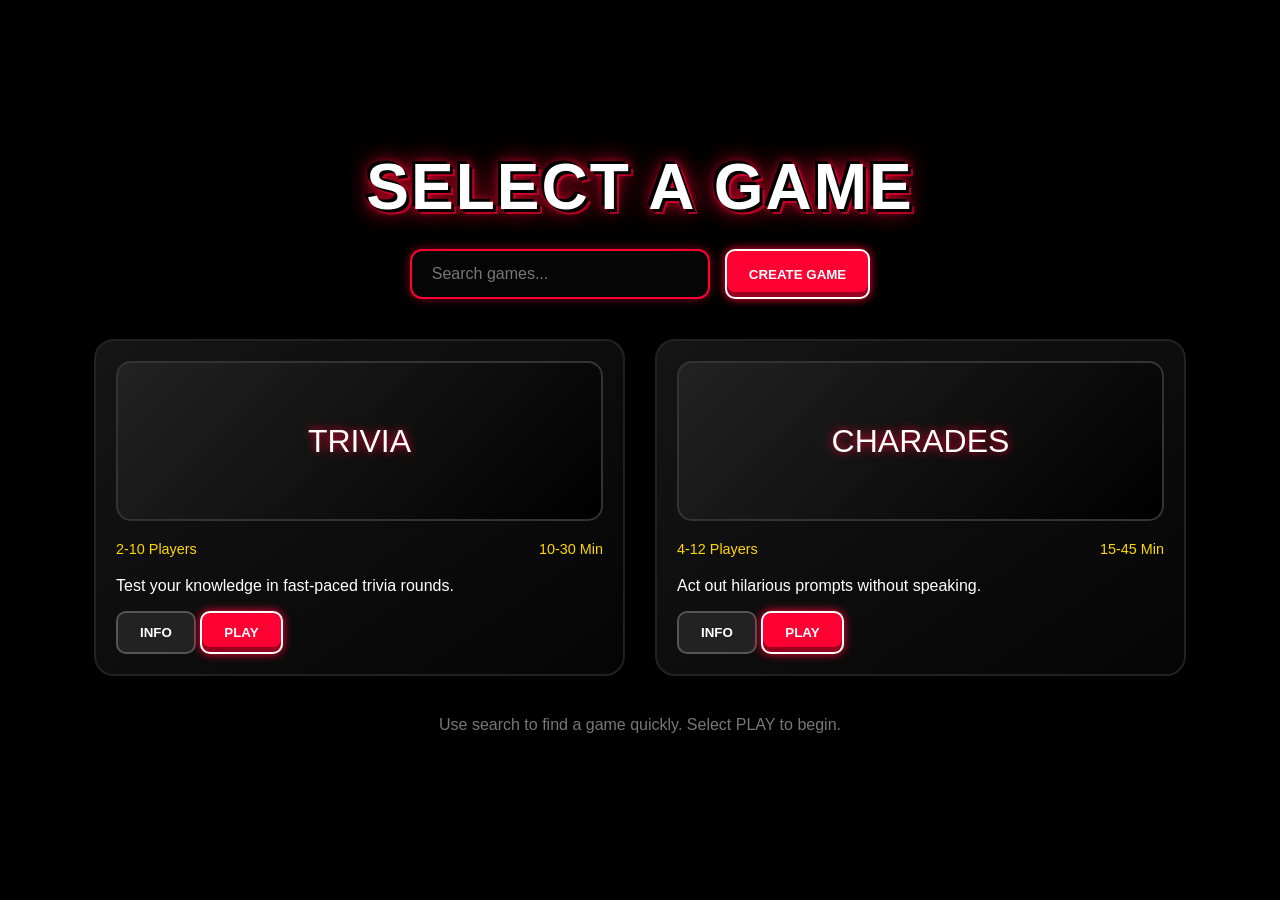
==== HTML/Game_Selection.html @ c5f8a43e "Added Game_Selection html and css. Linked index page to Selection page" ====
<!DOCTYPE html>
<html lang="en">

<head>
    <meta charset="UTF-8">
    <meta name="viewport" content="width=device-width, initial-scale=1.0">

    <title>Select Game | Party Game</title>

    <link rel="stylesheet" href="../CSS/Game_Selection_Style.css">
</head>

<body>

    <div class="container">

        <header class="game-header">

            <h1>
                SELECT A GAME
            </h1>

            <div class="controls">

                <input 
                    id="filter"
                    class="search"
                    type="text"
                    placeholder="Search games..."
                    autocomplete="off"
                >

                <button id="newGame" class="btn"> CREATE GAME </button>

            </div>

        </header>

        <main>

                <!-- TRIVIA -->
            <section class="grid" id="gameGrid" aria-label="Available games">

                <article class="card" data-title="Trivia">

                    <div class="thumb">
                        <span>TRIVIA</span>
                    </div>

                    <div class="meta">

                        <span>
                            2-10 Players
                        </span>

                        <span>
                            10-30 Min
                        </span>

                    </div>

                    <p class="description">
                        Test your knowledge in fast-paced trivia rounds.
                    </p>

                    <div class="card-actions">

                        <button class="secondary" data-action="view">
                            INFO
                        </button>


                        <button class="btn" data-action="play">
                            PLAY
                        </button>

                    </div>

                </article>

                <!-- Charades -->
                <article class="card" data-title="Charades">

                    <div class="thumb">
                        <span>CHARADES</span>
                    </div>

                    <div class="meta">

                        <span>
                            4-12 Players
                        </span>


                        <span>
                            15-45 Min
                        </span>

                    </div>

                    <p class="description">
                        Act out hilarious prompts without speaking.
                    </p>

                    <div class="card-actions">

                        <button class="secondary" data-action="view">
                            INFO
                        </button>

                        <button class="btn" data-action="play">
                            PLAY
                        </button>

                    </div>

                </article>

            </section>

        </main>

        <footer>

            <p>
                Use search to find a game quickly.
                Select PLAY to begin.
            </p>

        </footer>


    </div>

<script src="JS/Game_Selection.js"></script>

</body>

</html>
---- CSS/Game_Selection_Style.css ----
/* ==========================
   GLOBAL
========================== */

:root {
    --red: #ff0033;
    --dark-red: #990020;
    --gold: #ffd700;
    --white: #ffffff;
    --muted: #aaaaaa;
    --card-bg: #111111;
}

* {
    box-sizing: border-box;
}

body {
    background: #000000;
    color: white;
    min-height: 100vh;
    margin: 0;

    font-family: 'Arial Black', Impact, sans-serif;

    display: flex;
    justify-content: center;
    align-items: center;

    overflow-x: hidden;
}


/* ==========================
   MAIN CONTAINER
========================== */

.container {
    width: 90%;
    max-width: 1200px;
    padding: 30px;
}


/* ==========================
   HEADER
========================== */

header {
    text-align: center;
    margin-bottom: 40px;
}


header h1 {
    font-size: clamp(2rem, 6vw, 4rem);
    margin: 0 0 25px;

    letter-spacing: 2px;

    color: white;

    text-shadow:
        3px 3px 0 #000,
        -3px -3px 0 #000,
        0 0 10px var(--red),
        0 0 25px var(--red),
        5px 5px 0 var(--dark-red);
}


/* ==========================
   SEARCH + BUTTONS
========================== */

.controls {
    display: flex;
    justify-content: center;
    gap: 15px;
    flex-wrap: wrap;
}


.search {
    width: 300px;

    padding: 14px 20px;

    background: #050505;
    color: white;

    border: 2px solid var(--red);
    border-radius: 12px;

    font-size: 1rem;

    outline: none;

    box-shadow:
        0 0 10px rgba(255,0,51,0.5);
}


.search::placeholder {
    color: #777;
}


.search:focus {
    box-shadow:
        0 0 15px var(--red),
        0 0 30px rgba(255,0,51,0.5);
}



.btn,
.secondary {

    padding: 12px 22px;

    border-radius: 10px;

    cursor: pointer;

    font-family: inherit;
    font-weight: bold;

    transition: 0.25s ease;
}


/* Main red buttons */

.btn {

    background: var(--red);

    color:white;

    border:2px solid white;

    box-shadow:
        0 0 10px var(--red),
        inset 0 -5px 0 var(--dark-red);
}


.btn:hover {

    transform: scale(1.08);

    box-shadow:
        0 0 20px var(--red),
        0 0 40px var(--red);
}


/* Secondary buttons */

.secondary {

    background:#222;

    color:white;

    border:2px solid #555;
}


.secondary:hover {

    background:#333;

    border-color:white;

    transform:scale(1.05);
}



/* ==========================
   GAME GRID
========================== */

.grid {

    display:grid;

    grid-template-columns:
        repeat(auto-fit,minmax(280px,1fr));

    gap:30px;
}



/* ==========================
   GAME CARD
========================== */

.card {

    background:
        linear-gradient(
            145deg,
            #151515,
            #050505
        );

    border-radius:20px;

    padding:20px;

    border:2px solid #222;

    transition:0.3s ease;

    box-shadow:
        0 10px 30px rgba(0,0,0,0.8);

}


.card:hover {

    transform:
        translateY(-10px)
        scale(1.03);

    border-color:var(--red);

    box-shadow:

        0 0 20px rgba(255,0,51,0.8),
        0 20px 40px black;
}



/* Game image placeholder */

.thumb {

    height:160px;

    display:flex;

    align-items:center;
    justify-content:center;


    background:

        linear-gradient(
            135deg,
            #222,
            #000
        );


    border-radius:15px;

    margin-bottom:20px;


    font-size:2rem;

    color:white;

    text-shadow:

        0 0 10px var(--red);


    border:2px solid #333;
}



/* Player/time information */

.meta {

    display:flex;

    justify-content:space-between;

    color:var(--gold);

    font-size:0.9rem;

    margin-bottom:20px;
}



/* Description */

.card div[style*="color:var(--muted)"] {

    color:var(--muted) !important;

    font-family:Arial,sans-serif;

}



/* Buttons inside cards */

.actions {

    display:flex;

    gap:10px;

    margin-left:15px;
}



/* ==========================
   FOOTER
========================== */

footer {

    text-align:center;

    margin-top:40px;

    color:#777;

    font-family:Arial,sans-serif;

}


/* ==========================
   MOBILE
========================== */

@media(max-width:600px){

    .container{
        width:95%;
        padding:15px;
    }


    .controls{
        flex-direction:column;
        align-items:center;
    }


    .search{
        width:100%;
    }


    .card{
        padding:15px;
    }


    .actions{
        flex-direction:column;
    }

}
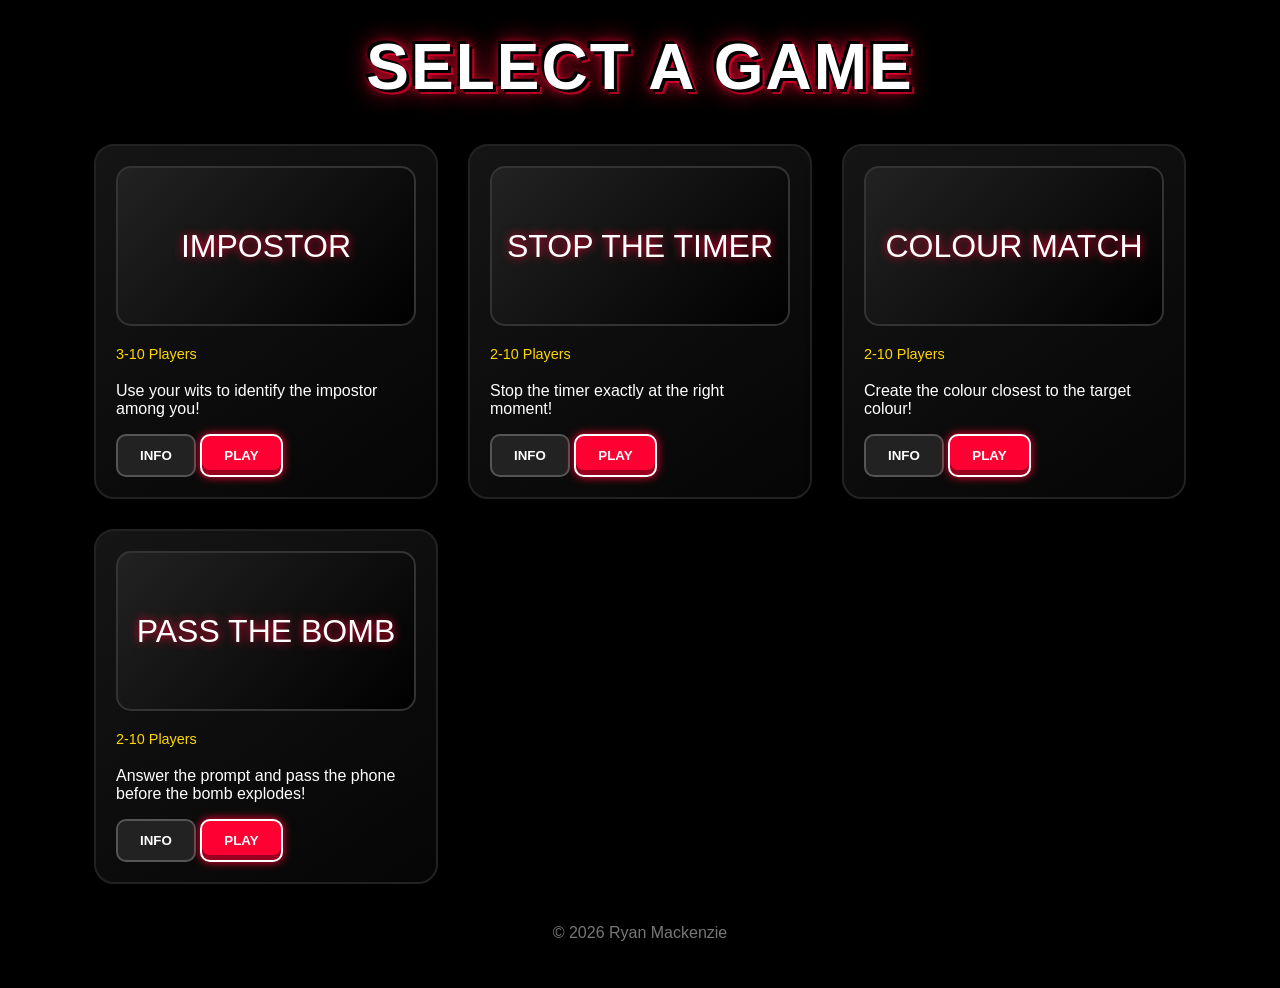
==== commit e2d4188a: "Added more games to game selection Added Impostor, Stop the Timer, Colour Match and Pass the Bomb" ====
--- a/HTML/Game_Selection.html
+++ b/HTML/Game_Selection.html
@@ -15,52 +15,32 @@
     <div class="container">
 
         <header class="game-header">
-
             <h1>
                 SELECT A GAME
             </h1>
-
-            <div class="controls">
-
-                <input 
-                    id="filter"
-                    class="search"
-                    type="text"
-                    placeholder="Search games..."
-                    autocomplete="off"
-                >
-
-                <button id="newGame" class="btn"> CREATE GAME </button>
-
-            </div>
-
         </header>
 
         <main>
 
-                <!-- TRIVIA -->
+                <!-- IMPOSTOR -->
             <section class="grid" id="gameGrid" aria-label="Available games">
 
-                <article class="card" data-title="Trivia">
+                <article class="card" data-title="Impostor">
 
                     <div class="thumb">
-                        <span>TRIVIA</span>
+                        <span>IMPOSTOR</span>
                     </div>
 
                     <div class="meta">
 
                         <span>
-                            2-10 Players
-                        </span>
-
-                        <span>
-                            10-30 Min
+                            3-10 Players
                         </span>
 
                     </div>
 
                     <p class="description">
-                        Test your knowledge in fast-paced trivia rounds.
+                        Use your wits to identify the impostor among you!
                     </p>
 
                     <div class="card-actions">
@@ -68,7 +48,6 @@
                         <button class="secondary" data-action="view">
                             INFO
                         </button>
-
 
                         <button class="btn" data-action="play">
                             PLAY
@@ -78,28 +57,83 @@
 
                 </article>
 
-                <!-- Charades -->
-                <article class="card" data-title="Charades">
+                <!-- Stop the timer -->
+                <article class="card" data-title="Stop the Timer">
 
                     <div class="thumb">
-                        <span>CHARADES</span>
+                        <span>STOP THE TIMER</span>
                     </div>
 
                     <div class="meta">
+                        <span>
+                            2-10 Players
+                        </span>
+                    </div>
 
-                        <span>
-                            4-12 Players
-                        </span>
+                    <p class="description">
+                        Stop the timer exactly at the right moment!
+                    </p>
 
+                    <div class="card-actions">
 
-                        <span>
-                            15-45 Min
-                        </span>
+                        <button class="secondary" data-action="view">
+                            INFO
+                        </button>
+
+                        <button class="btn" data-action="play">
+                            PLAY
+                        </button>
 
                     </div>
 
+                </article>
+
+                <!-- Colour Match -->
+                <article class="card" data-title="Colour Match">
+
+                    <div class="thumb">
+                        <span>COLOUR MATCH</span>
+                    </div>
+
+                    <div class="meta">
+                        <span>
+                            2-10 Players
+                        </span>
+                    </div>
+
                     <p class="description">
-                        Act out hilarious prompts without speaking.
+                        Create the colour closest to the target colour!
+                    </p>
+
+                    <div class="card-actions">
+
+                        <button class="secondary" data-action="view">
+                            INFO
+                        </button>
+
+                        <button class="btn" data-action="play">
+                            PLAY
+                        </button>
+
+                    </div>
+
+                </article>
+
+                <!-- Pass the Bomb -->
+                <article class="card" data-title="Pass the Bomb">
+
+                    <div class="thumb">
+                        <span>PASS THE BOMB</span>
+                    </div>
+
+                    <div class="meta">
+                        <span>
+                            2-10 Players
+                        </span>
+                    </div>
+
+                    <p class="description">
+                        Answer the prompt and pass the phone before the bomb explodes!
                     </p>
 
                     <div class="card-actions">
@@ -123,8 +157,7 @@
         <footer>
 
             <p>
-                Use search to find a game quickly.
-                Select PLAY to begin.
+                © 2026 Ryan Mackenzie
             </p>
 
         </footer>
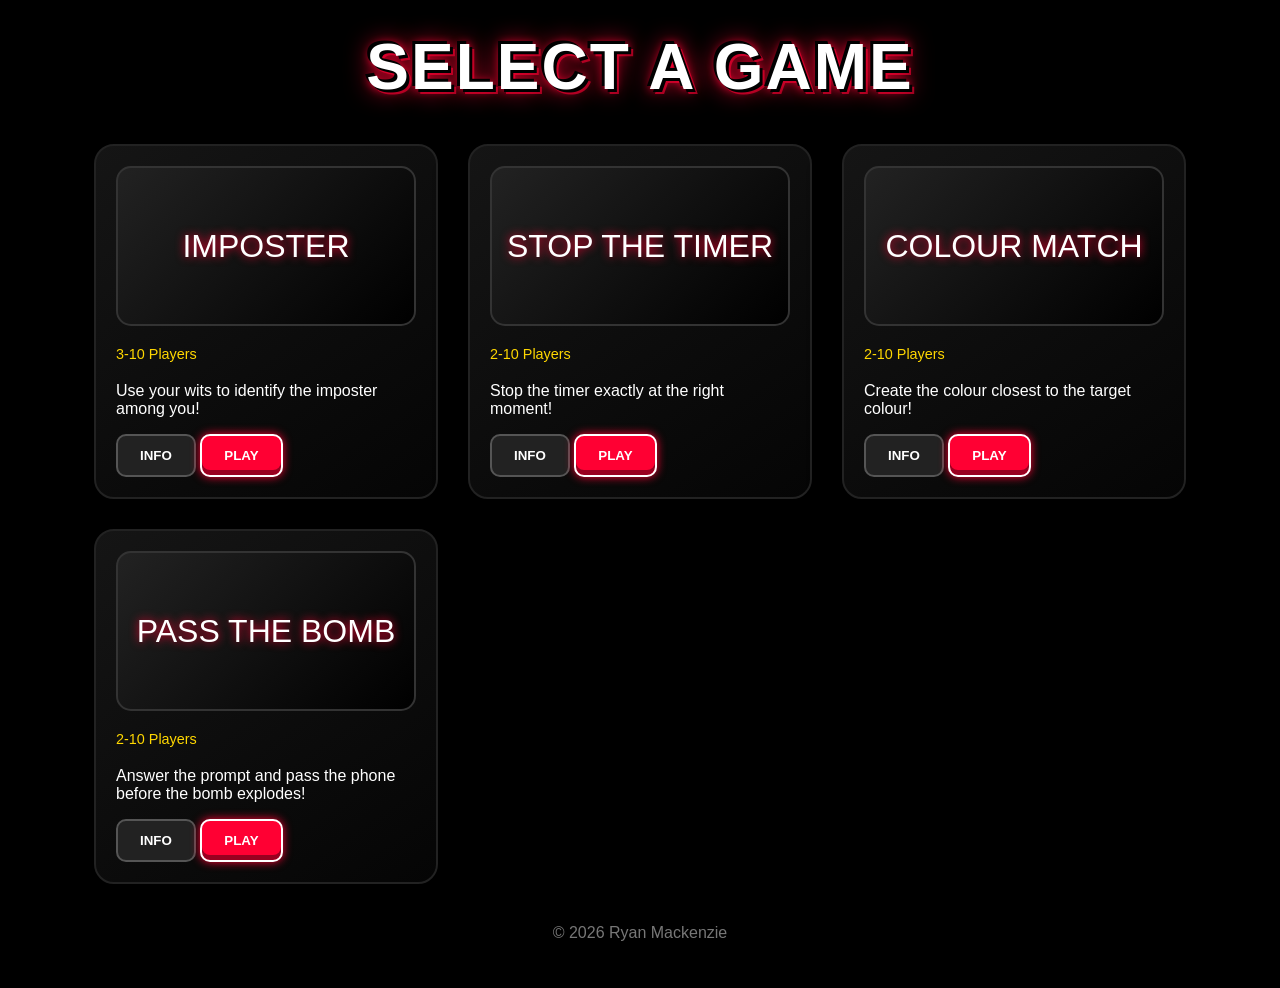
==== commit 6c1b5344: "Created the first draft of Impostor_Game_Settings and added different images to Impostor setup" ====
--- a/HTML/Game_Selection.html
+++ b/HTML/Game_Selection.html
@@ -22,13 +22,13 @@
 
         <main>
 
-                <!-- IMPOSTOR -->
+                <!-- IMPOSTER -->
             <section class="grid" id="gameGrid" aria-label="Available games">
 
-                <article class="card" data-title="Impostor">
+                <article class="card" data-title="Imposter">
 
                     <div class="thumb">
-                        <span>IMPOSTOR</span>
+                        <span>IMPOSTER</span>
                     </div>
 
                     <div class="meta">
@@ -40,7 +40,7 @@
                     </div>
 
                     <p class="description">
-                        Use your wits to identify the impostor among you!
+                        Use your wits to identify the imposter among you!
                     </p>
 
                     <div class="card-actions">
@@ -49,7 +49,7 @@
                             INFO
                         </button>
 
-                        <button class="btn" data-action="play">
+                        <button class="btn" onclick="window.location.href='/HTML/Impostor/Impostor_Setup.html'">
                             PLAY
                         </button>
 
@@ -162,7 +162,6 @@
 
         </footer>
 
-
     </div>
 
 <script src="JS/Game_Selection.js"></script>
